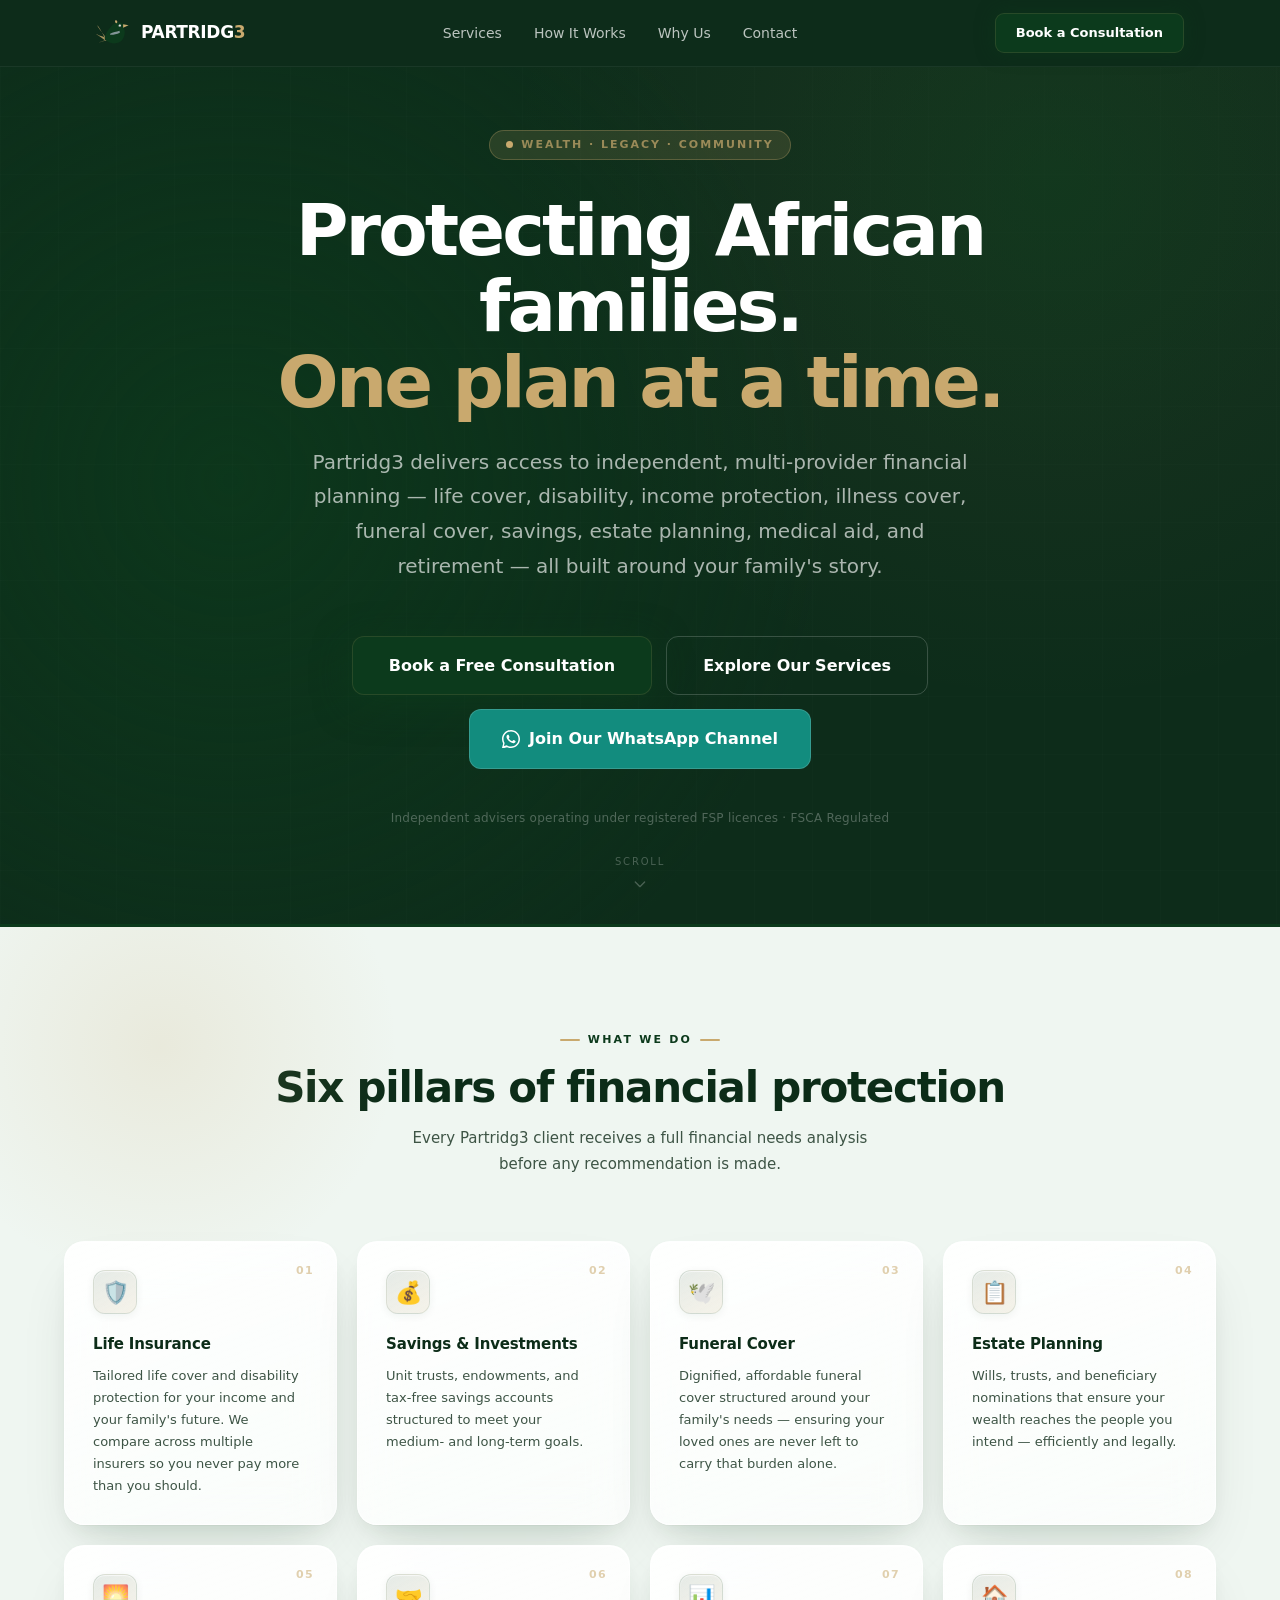
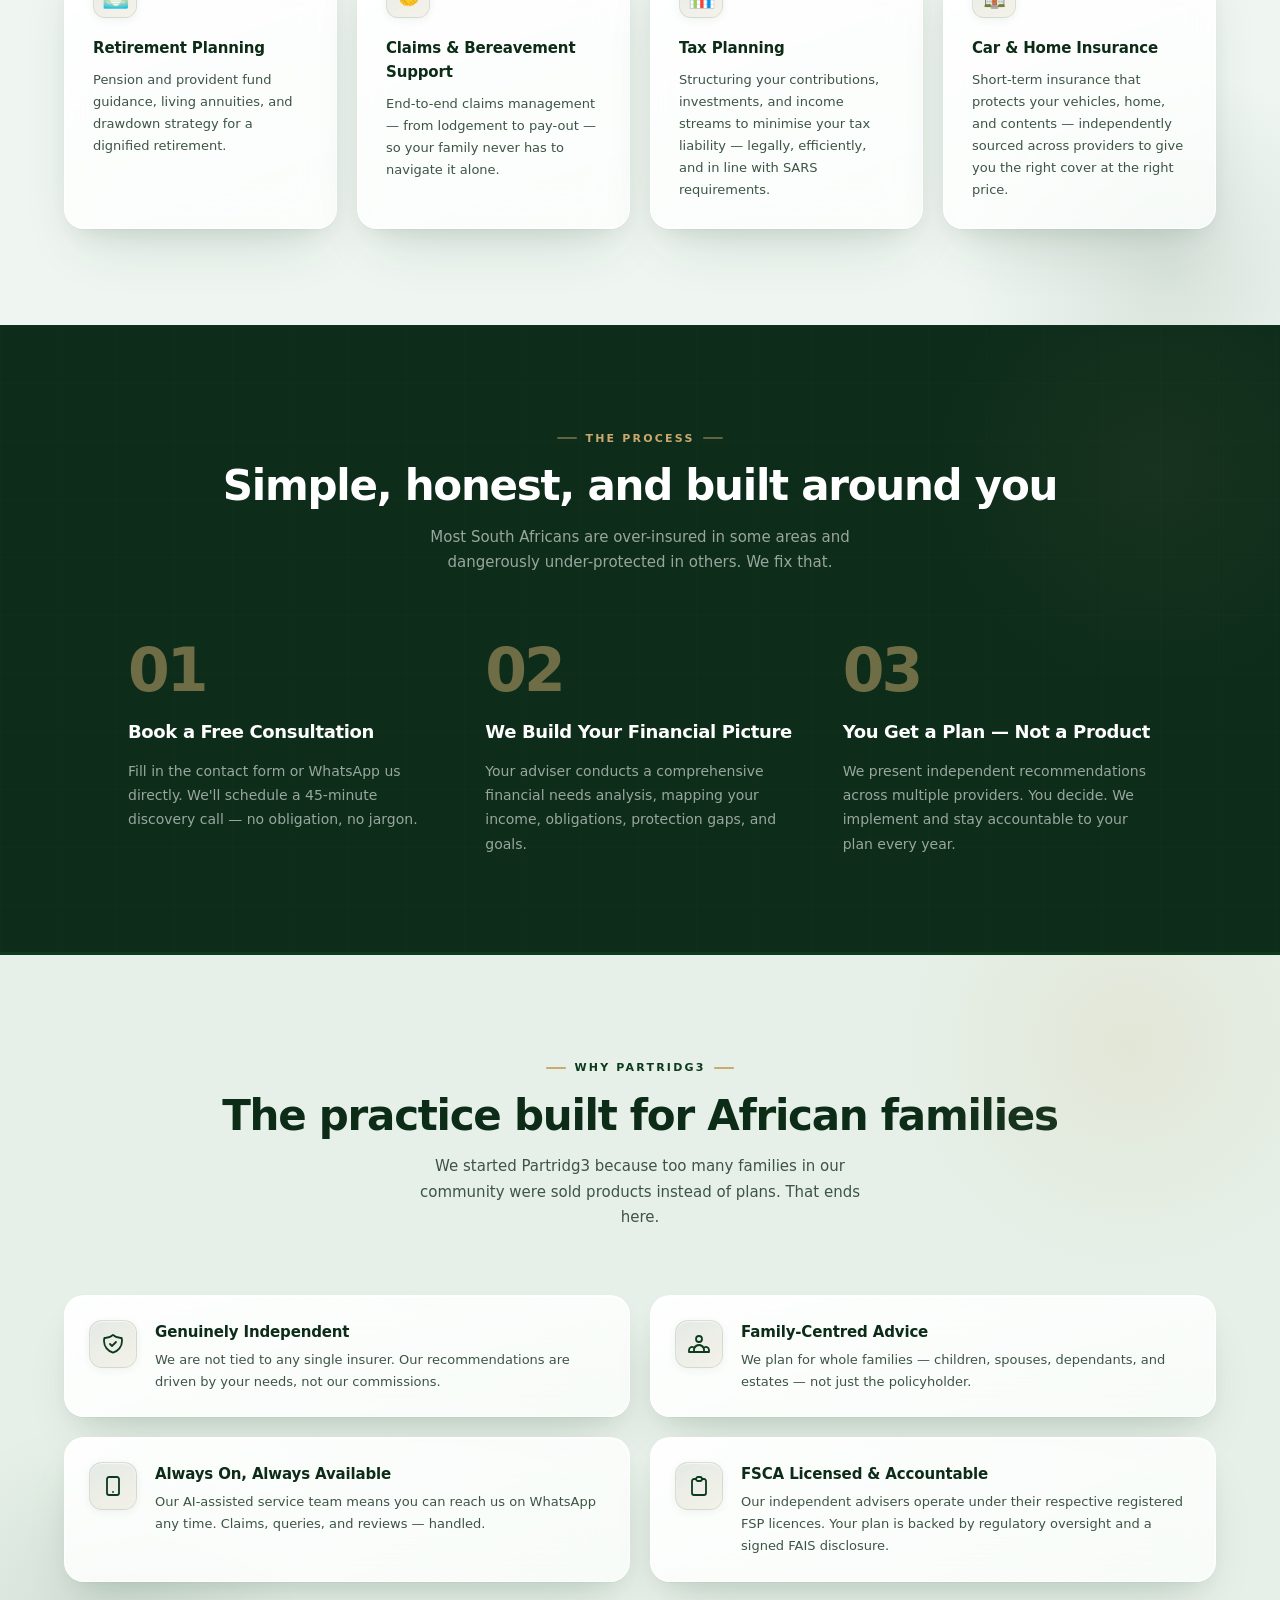
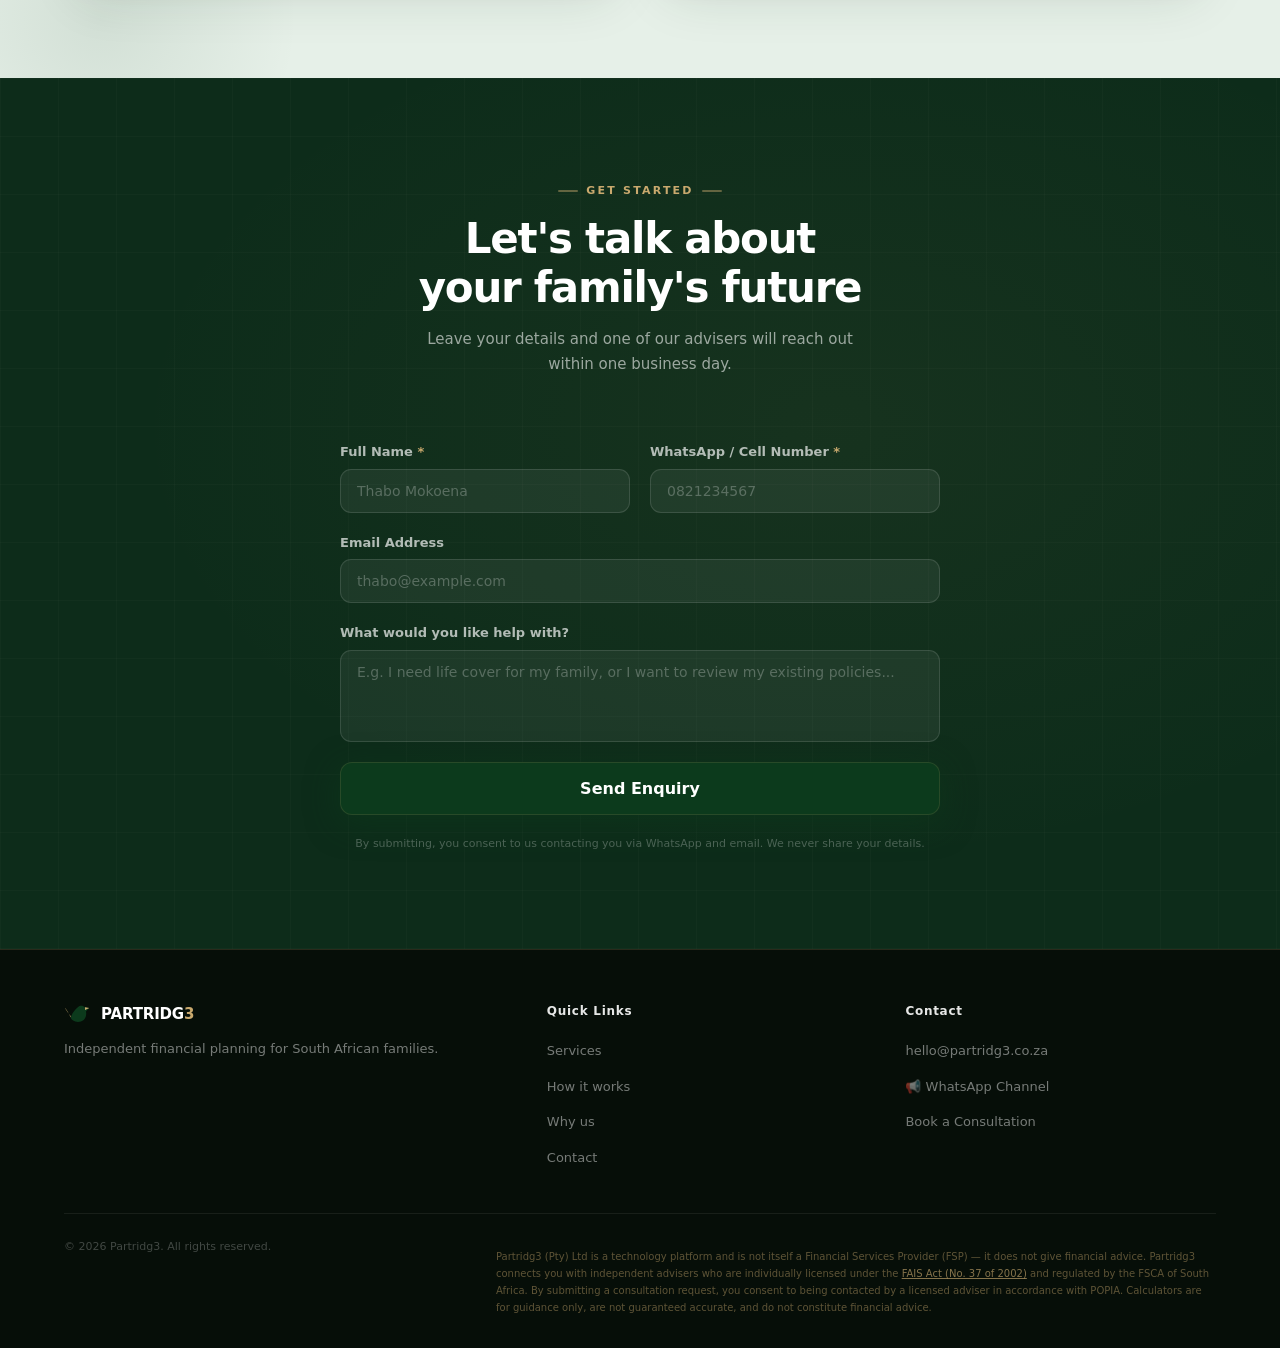
==== brochure.html @ aa7d1c90 "Initial commit: snapshot before shared-calculator migration" ====
<!DOCTYPE html>
<html lang="en">
<head>
<meta charset="UTF-8">
<meta name="viewport" content="width=device-width, initial-scale=1.0">
<title>Partridg3 — Independent Financial Planning</title>
<link rel="canonical" href="https://landing-three-vert-77.vercel.app/brochure">
<meta property="og:url" content="https://landing-three-vert-77.vercel.app/brochure">
<meta property="og:title" content="Partridg3 — Independent Financial Planning">
<meta property="og:description" content="Independent advisers for South African families. Life cover, disability, retirement and more — built around your story.">
<style>
  /* ── DESIGN TOKENS ── */
  :root {
    /* Dark palette */
    --forest:      #0D2C1A;   /* main dark bg */
    --forest-deep: #060E08;   /* footer near-black */
    --forest-mid:  #0A2415;
    --forest-btn:  #0C3A1C;   /* CTA / button bg */
    --forest-btn2: #0F4822;   /* CTA hover */
    /* Gold */
    --gold:        #C9A96E;
    --gold-soft:   rgba(201,169,110,0.70);
    --gold-ghost:  rgba(201,169,110,0.15);
    --gold-line:   rgba(201,169,110,0.30);
    /* Light section palette — green-tinted, not plain white */
    --sage-bg:     #EFF6F1;   /* primary light section bg */
    --sage-alt:    #E6F0E8;   /* alternate light section bg */
    --sage-card:   #FFFFFF;   /* cards sit white on the sage bg */
    --sage-border: #C8DCC9;   /* card borders */
    --sage-border2:#B8CDB9;   /* hover card borders */
    /* Text on light */
    --ink:         #0C2C18;   /* headings — deep forest green (reads like near-black) */
    --ink-mid:     #3D5445;   /* body copy — green-tinted mid */
    --ink-light:   #7A9882;   /* muted / caption */
    /* Shared */
    --border-dark: rgba(255,255,255,0.07);
  }

  * { box-sizing: border-box; margin: 0; padding: 0; }
  body {
    font-family: system-ui, -apple-system, 'Segoe UI', sans-serif;
    font-size: 16px; line-height: 1.6;
    background: var(--forest);
    overflow-x: hidden;
  }

  /* Anchor-scroll targets need clearance so the fixed nav doesn't cover their heading */
  #services, #how-it-works, #why-us, #contact {
    scroll-margin-top: 82px;
  }

  /* ──────────────────────── NAV ──────────────────────── */
  .nav {
    position: fixed; top: 0; left: 0; right: 0; z-index: 100;
    background: var(--forest);
    border-bottom: 1px solid rgba(255,255,255,0.055);
    transition: background 0.3s, backdrop-filter 0.3s;
  }
  .nav.scrolled {
    background: rgba(13,44,26,0.94);
    backdrop-filter: blur(18px);
    -webkit-backdrop-filter: blur(18px);
    box-shadow: 0 1px 0 rgba(255,255,255,0.055);
  }
  .nav-inner {
    max-width: 1152px; margin: 0 auto; padding: 0 32px;
    display: flex; align-items: center; justify-content: space-between;
    height: 66px;
  }
  .nav-brand { display: flex; align-items: center; gap: 9px; text-decoration: none; }
  .nav-brand svg { width: 36px; height: 26px; flex-shrink: 0; }
  .nav-brand-text { color: #fff; font-weight: 800; font-size: 17px; letter-spacing: -0.02em; }
  .nav-brand-text em { color: var(--gold); font-style: normal; }
  .nav-links { display: flex; align-items: center; gap: 32px; list-style: none; }
  .nav-links a { color: rgba(255,255,255,0.72); font-size: 14px; font-weight: 500; text-decoration: none; transition: color 0.15s; }
  .nav-links a:hover { color: #fff; }
  .nav-cta {
    display: inline-flex; align-items: center;
    padding: 9px 20px; border-radius: 9px;
    background: var(--forest-btn);
    border: 1px solid var(--gold-ghost);
    color: #fff; font-size: 13px; font-weight: 700;
    text-decoration: none;
    box-shadow: 0 0 18px rgba(12,58,28,0.5);
    transition: background 0.15s, box-shadow 0.15s;
  }
  .nav-cta:hover { background: var(--forest-btn2); box-shadow: 0 0 22px rgba(201,169,110,0.1); }

  /* ──────────────────────── HERO ──────────────────────── */
  .hero {
    position: relative; min-height: 100vh;
    display: flex; align-items: center; justify-content: center;
    background: var(--forest);
  }
  .hero-decor {
    position: absolute; inset: 0; overflow: hidden; pointer-events: none;
  }
  .hero-radial {
    position: absolute; inset: 0; pointer-events: none;
    background:
      radial-gradient(circle at 18% 52%, rgba(12,58,28,0.75) 0%, transparent 52%),
      radial-gradient(circle at 82% 18%, rgba(201,169,110,0.07) 0%, transparent 42%);
  }
  .hero-grid {
    position: absolute; inset: 0; pointer-events: none;
    background-image:
      linear-gradient(rgba(255,255,255,0.024) 1px, transparent 1px),
      linear-gradient(90deg, rgba(255,255,255,0.024) 1px, transparent 1px);
    background-size: 58px 58px; opacity: 0.5;
  }
  .hero-orb {
    position: absolute; top: -12%; right: -6%;
    width: 600px; height: 600px; border-radius: 50%;
    background: radial-gradient(circle, rgba(12,58,28,0.55) 0%, transparent 68%);
    pointer-events: none;
  }
  .hero-inner {
    position: relative; z-index: 1;
    max-width: 880px; margin: 0 auto;
    padding: 130px 32px 96px; text-align: center;
  }
  .eyebrow-pill {
    display: inline-flex; align-items: center; gap: 8px;
    padding: 5px 16px; border-radius: 999px; margin-bottom: 32px;
    background: var(--gold-ghost);
    border: 1px solid var(--gold-line);
    font-size: 11px; font-weight: 700; letter-spacing: 0.18em; text-transform: uppercase;
    color: var(--gold-soft);
  }
  .eyebrow-dot {
    width: 7px; height: 7px; border-radius: 50%; background: var(--gold);
    animation: pulse 2s ease-in-out infinite;
  }
  @keyframes pulse { 0%,100%{opacity:1} 50%{opacity:0.35} }
  .hero h1 {
    font-size: clamp(40px, 6.5vw, 72px); font-weight: 800;
    line-height: 1.06; letter-spacing: -0.04em;
    color: #fff; margin-bottom: 24px; text-wrap: balance;
  }
  .hero h1 span { color: var(--gold); }
  .hero-sub {
    max-width: 660px; margin: 0 auto 52px;
    color: rgba(255,255,255,0.65); font-size: clamp(16px, 2vw, 20px); line-height: 1.74;
  }
  .hero-ctas { display: flex; flex-wrap: wrap; gap: 14px; justify-content: center; }
  .cta-primary {
    display: inline-flex; align-items: center; justify-content: center;
    padding: 16px 36px; border-radius: 12px;
    background: var(--forest-btn);
    border: 1px solid var(--gold-ghost);
    color: #fff; font-weight: 700; font-size: 16px; text-decoration: none;
    box-shadow: 0 8px 36px rgba(12,58,28,0.65);
    transition: background 0.15s, transform 0.15s;
  }
  .cta-primary:hover { background: var(--forest-btn2); transform: translateY(-1px); }
  .cta-secondary {
    display: inline-flex; align-items: center; justify-content: center;
    padding: 16px 36px; border-radius: 12px;
    border: 1px solid rgba(255,255,255,0.18);
    color: #fff; font-weight: 700; font-size: 16px; text-decoration: none;
    transition: background 0.15s, border-color 0.15s;
  }
  .cta-secondary:hover { background: rgba(255,255,255,0.07); border-color: rgba(255,255,255,0.32); }
  .cta-whatsapp {
    display: inline-flex; align-items: center; gap: 9px; justify-content: center;
    padding: 16px 32px; border-radius: 12px;
    background: #128C7E;
    border: 1px solid rgba(255,255,255,0.15);
    color: #fff; font-weight: 700; font-size: 16px; text-decoration: none;
    transition: background 0.15s, transform 0.15s;
  }
  .cta-whatsapp:hover { background: #075E54; transform: translateY(-1px); }
  .hero-legal { margin-top: 40px; font-size: 12px; color: rgba(255,255,255,0.28); letter-spacing: 0.02em; }
  .scroll-cue {
    position: absolute; bottom: 32px; left: 50%; transform: translateX(-50%);
    display: flex; flex-direction: column; align-items: center; gap: 6px;
    color: rgba(255,255,255,0.25); font-size: 10px; letter-spacing: 0.18em; text-transform: uppercase;
  }
  .scroll-cue svg { animation: bob 1.8s ease-in-out infinite; }
  @keyframes bob { 0%,100%{transform:translateY(0)} 55%{transform:translateY(6px)} }

  /* ──────────── SHARED SECTION SHELL ──────────── */
  .sec { padding: 96px 32px; }
  .sec-inner { max-width: 1152px; margin: 0 auto; }
  .sec-head { text-align: center; margin-bottom: 64px; }

  /* Eyebrow on light sections — anchored with a gold side-mark */
  .ew-green {
    display: inline-flex; align-items: center; gap: 8px;
    font-size: 11px; font-weight: 800; letter-spacing: 0.2em; text-transform: uppercase;
    color: var(--forest-btn); margin-bottom: 14px;
  }
  .ew-green::before,
  .ew-green::after {
    content: '';
    display: inline-block; width: 20px; height: 2px;
    background: var(--gold); border-radius: 1px;
  }
  /* Eyebrow on dark sections */
  .ew-gold {
    display: inline-flex; align-items: center; gap: 8px;
    font-size: 11px; font-weight: 800; letter-spacing: 0.2em; text-transform: uppercase;
    color: var(--gold); margin-bottom: 14px;
  }
  .ew-gold::before,
  .ew-gold::after {
    content: '';
    display: inline-block; width: 20px; height: 2px;
    background: rgba(201,169,110,0.45); border-radius: 1px;
  }
  .h2-ink {
    font-size: clamp(26px, 4vw, 42px); font-weight: 800;
    line-height: 1.18; letter-spacing: -0.03em;
    color: var(--ink); margin-bottom: 14px; text-wrap: balance;
  }
  .h2-white {
    font-size: clamp(26px, 4vw, 42px); font-weight: 800;
    line-height: 1.18; letter-spacing: -0.03em;
    color: #fff; margin-bottom: 14px; text-wrap: balance;
  }
  .sub-ink { max-width: 460px; margin: 0 auto; color: var(--ink-mid); font-size: 15px; line-height: 1.7; }
  .sub-white { max-width: 460px; margin: 0 auto; color: rgba(255,255,255,0.58); font-size: 15px; line-height: 1.7; }

  /* ──────────────────────── SERVICES (SAGE) ──────────────────────── */
  .sec-services {
    background: var(--sage-bg);
    /* thin green strip at top to bridge from dark hero */
    border-top: 3px solid var(--forest-btn);
    padding: 96px 32px;
    position: relative; overflow: hidden;
  }
  .sec-services::before {
    content: '';
    position: absolute; top: -120px; left: -80px;
    width: 480px; height: 480px; border-radius: 50%;
    background: radial-gradient(circle, rgba(201,169,110,0.16) 0%, transparent 70%);
    pointer-events: none;
  }
  .sec-services::after {
    content: '';
    position: absolute; bottom: -160px; right: -100px;
    width: 420px; height: 420px; border-radius: 50%;
    background: radial-gradient(circle, rgba(12,58,28,0.10) 0%, transparent 70%);
    pointer-events: none;
  }
  .services-grid {
    position: relative; z-index: 1;
    display: grid; grid-template-columns: repeat(4,1fr);
    gap: 20px;
  }
  .s-card {
    position: relative; overflow: hidden;
    background: linear-gradient(160deg, rgba(255,255,255,0.94) 0%, rgba(255,255,255,0.74) 100%);
    backdrop-filter: blur(24px) saturate(180%);
    -webkit-backdrop-filter: blur(24px) saturate(180%);
    border: 1px solid rgba(255,255,255,0.75);
    border-radius: 20px; padding: 28px;
    box-shadow:
      0 1px 1px rgba(12,58,28,0.03),
      0 10px 24px -8px rgba(12,58,28,0.10),
      0 28px 56px -20px rgba(12,58,28,0.16),
      inset 0 1px 0 rgba(255,255,255,0.95);
    transition: transform 0.4s cubic-bezier(.19,1,.22,1), box-shadow 0.4s cubic-bezier(.19,1,.22,1), border-color 0.4s;
  }
  .s-card::before {
    content: '';
    position: absolute; top: 0; left: 0; right: 0; height: 3px;
    background: linear-gradient(90deg, var(--forest-btn), var(--gold));
    opacity: 0; transition: opacity 0.3s;
  }
  .s-card:hover {
    border-color: rgba(255,255,255,0.95);
    transform: translateY(-8px);
    box-shadow:
      0 2px 2px rgba(12,58,28,0.04),
      0 18px 32px -10px rgba(12,58,28,0.14),
      0 44px 80px -24px rgba(12,58,28,0.22),
      inset 0 1px 0 rgba(255,255,255,1);
  }
  .s-card:hover::before { opacity: 1; }
  .s-icon-wrap {
    width: 44px; height: 44px; border-radius: 12px;
    background: linear-gradient(150deg, rgba(12,58,28,0.10), rgba(201,169,110,0.14));
    display: flex; align-items: center; justify-content: center;
    margin-bottom: 18px; font-size: 22px;
    border: 1px solid rgba(12,58,28,0.10);
    box-shadow: inset 0 1px 1px rgba(255,255,255,0.6), 0 2px 8px rgba(12,58,28,0.06);
  }
  .s-num {
    position: absolute; top: 20px; right: 22px;
    font-size: 11px; font-weight: 800; letter-spacing: 0.12em;
    color: var(--gold); opacity: 0.55;
  }
  .s-card h3 { font-size: 15px; font-weight: 700; color: var(--ink); margin-bottom: 9px; letter-spacing: -0.01em; }
  .s-card p { font-size: 13px; color: var(--ink-mid); line-height: 1.68; }

  /* ──────────────────────── HOW IT WORKS (DARK) ──────────────────────── */
  .sec-how {
    background: var(--forest);
    padding: 96px 32px;
    position: relative; overflow: hidden;
  }
  .sec-how::before {
    content: '';
    position: absolute; inset: 0; pointer-events: none;
    background-image:
      linear-gradient(rgba(255,255,255,0.020) 1px, transparent 1px),
      linear-gradient(90deg, rgba(255,255,255,0.020) 1px, transparent 1px);
    background-size: 58px 58px; opacity: 0.5;
  }
  /* Gold ambient sweep on right */
  .sec-how::after {
    content: '';
    position: absolute; right: -100px; top: -80px;
    width: 450px; height: 450px; border-radius: 50%;
    background: radial-gradient(circle, rgba(201,169,110,0.06) 0%, transparent 70%);
    pointer-events: none;
  }
  .sec-how-inner { position: relative; z-index: 1; max-width: 1024px; margin: 0 auto; }
  .steps-row { display: grid; grid-template-columns: repeat(3,1fr); gap: 48px; }
  .step-num-big {
    font-size: 60px; font-weight: 900; letter-spacing: -0.05em;
    color: var(--gold); opacity: 0.52; line-height: 1; margin-bottom: 18px;
  }
  .step-title { font-size: 18px; font-weight: 700; color: #fff; margin-bottom: 12px; letter-spacing: -0.02em; }
  .step-body { font-size: 14px; color: rgba(255,255,255,0.58); line-height: 1.74; }

  /* ──────────────────────── WHY US (SAGE ALT) ──────────────────────── */
  .sec-why {
    background: var(--sage-alt);
    border-top: 3px solid var(--forest-btn);
    padding: 96px 32px;
    position: relative; overflow: hidden;
  }
  .sec-why::before {
    content: '';
    position: absolute; top: -140px; right: -80px;
    width: 460px; height: 460px; border-radius: 50%;
    background: radial-gradient(circle, rgba(201,169,110,0.14) 0%, transparent 70%);
    pointer-events: none;
  }
  .sec-why::after {
    content: '';
    position: absolute; bottom: -140px; left: -100px;
    width: 400px; height: 400px; border-radius: 50%;
    background: radial-gradient(circle, rgba(12,58,28,0.09) 0%, transparent 70%);
    pointer-events: none;
  }
  .why-grid { position: relative; z-index: 1; display: grid; grid-template-columns: 1fr 1fr; gap: 20px; }
  .w-card {
    display: flex; gap: 18px;
    padding: 24px; border-radius: 20px;
    background: linear-gradient(160deg, rgba(255,255,255,0.94) 0%, rgba(255,255,255,0.74) 100%);
    backdrop-filter: blur(24px) saturate(180%);
    -webkit-backdrop-filter: blur(24px) saturate(180%);
    border: 1px solid rgba(255,255,255,0.75);
    box-shadow:
      0 1px 1px rgba(12,58,28,0.03),
      0 10px 24px -8px rgba(12,58,28,0.10),
      0 28px 56px -20px rgba(12,58,28,0.16),
      inset 0 1px 0 rgba(255,255,255,0.95);
    transition: transform 0.4s cubic-bezier(.19,1,.22,1), box-shadow 0.4s cubic-bezier(.19,1,.22,1), border-color 0.4s;
    position: relative; overflow: hidden;
  }
  .w-card::before {
    content: '';
    position: absolute; top: 0; left: 0; bottom: 0; width: 3px;
    background: linear-gradient(180deg, var(--forest-btn), var(--gold));
    opacity: 0; transition: opacity 0.3s;
  }
  .w-card:hover {
    border-color: rgba(255,255,255,0.95);
    transform: translateY(-6px);
    box-shadow:
      0 2px 2px rgba(12,58,28,0.04),
      0 16px 30px -10px rgba(12,58,28,0.14),
      0 40px 72px -22px rgba(12,58,28,0.20),
      inset 0 1px 0 rgba(255,255,255,1);
  }
  .w-card:hover::before { opacity: 1; }
  .w-icon {
    flex-shrink: 0; width: 48px; height: 48px; border-radius: 13px;
    background: linear-gradient(150deg, rgba(12,58,28,0.10), rgba(201,169,110,0.14));
    border: 1px solid rgba(12,58,28,0.10);
    box-shadow: inset 0 1px 1px rgba(255,255,255,0.6), 0 2px 8px rgba(12,58,28,0.06);
    display: flex; align-items: center; justify-content: center;
  }
  .w-card h3 { font-size: 15px; font-weight: 700; color: var(--ink); margin-bottom: 5px; letter-spacing: -0.01em; }
  .w-card p { font-size: 13px; color: var(--ink-mid); line-height: 1.68; }

  /* ──────────────────────── CONTACT (DARK) ──────────────────────── */
  .sec-contact {
    background: var(--forest);
    padding: 96px 32px;
    position: relative; overflow: hidden;
  }
  .sec-contact::before {
    content: '';
    position: absolute; inset: 0; pointer-events: none;
    background:
      radial-gradient(ellipse at 65% 40%, rgba(201,169,110,0.05) 0%, transparent 60%),
      linear-gradient(rgba(255,255,255,0.018) 1px, transparent 1px),
      linear-gradient(90deg, rgba(255,255,255,0.018) 1px, transparent 1px);
    background-size: auto, 58px 58px, 58px 58px; opacity: 1;
  }
  .contact-inner { position: relative; z-index: 1; max-width: 600px; margin: 0 auto; }
  .form-stack { display: flex; flex-direction: column; gap: 20px; }
  .form-row { display: grid; grid-template-columns: 1fr 1fr; gap: 20px; }
  .form-group { display: flex; flex-direction: column; gap: 6px; }
  .form-label { font-size: 13px; font-weight: 600; color: rgba(255,255,255,0.68); }
  .form-label b { color: var(--gold); font-weight: 600; }
  .form-field {
    width: 100%; padding: 13px 16px; border-radius: 11px;
    background: rgba(255,255,255,0.06);
    border: 1px solid rgba(255,255,255,0.12);
    color: #fff; font-size: 14px; font-family: inherit; outline: none;
    transition: border-color 0.15s, box-shadow 0.15s;
  }
  .form-field::placeholder { color: rgba(255,255,255,0.26); }
  .form-field:focus {
    border-color: var(--gold);
    box-shadow: 0 0 0 2px rgba(201,169,110,0.12);
  }
  textarea.form-field { resize: none; }
  .form-submit {
    width: 100%; padding: 16px; border-radius: 12px;
    background: var(--forest-btn);
    border: 1px solid var(--gold-ghost);
    color: #fff; font-size: 16px; font-weight: 700; font-family: inherit; cursor: pointer;
    box-shadow: 0 8px 32px rgba(12,58,28,0.55);
    transition: background 0.15s, box-shadow 0.15s;
  }
  .form-submit:hover { background: var(--forest-btn2); box-shadow: 0 8px 32px rgba(201,169,110,0.09); }
  .form-note { text-align: center; font-size: 11px; color: rgba(255,255,255,0.26); }

  /* ──────────────────────── FOOTER ──────────────────────── */
  footer {
    background: var(--forest-deep);
    padding: 52px 32px 32px;
    /* thin gold top line */
    border-top: 1px solid rgba(201,169,110,0.18);
  }
  .footer-inner { max-width: 1152px; margin: 0 auto; }
  .footer-grid { display: grid; grid-template-columns: 1.4fr 1fr 1fr; gap: 48px; margin-bottom: 44px; }
  .footer-brand { display: flex; align-items: center; gap: 9px; margin-bottom: 12px; }
  .footer-brand svg { width: 28px; height: 20px; }
  .footer-brand-text { color: #fff; font-weight: 800; font-size: 15px; letter-spacing: -0.01em; }
  .footer-brand-text em { color: var(--gold); font-style: normal; }
  .footer-tagline { font-size: 13px; color: rgba(255,255,255,0.45); line-height: 1.68; }
  .footer-col h4 { color: rgba(255,255,255,0.90); font-size: 12px; font-weight: 700; letter-spacing: 0.06em; margin-bottom: 16px; }
  .footer-col ul { list-style: none; display: flex; flex-direction: column; gap: 10px; }
  .footer-col ul li a { font-size: 13px; color: rgba(255,255,255,0.45); text-decoration: none; transition: color 0.15s; }
  .footer-col ul li a:hover { color: var(--gold); }
  .footer-bottom {
    border-top: 1px solid rgba(255,255,255,0.07);
    padding-top: 24px; font-size: 11px; color: rgba(255,255,255,0.24);
    display: flex; flex-wrap: wrap; gap: 8px; justify-content: space-between;
  }

  /* ── RESPONSIVE ── */
  @media (max-width: 1100px) {
    .services-grid { grid-template-columns: repeat(2,1fr); }
  }
  @media (max-width: 900px) {
    .services-grid { grid-template-columns: 1fr 1fr; }
    .steps-row { grid-template-columns: 1fr; gap: 36px; }
    .why-grid { grid-template-columns: 1fr; }
    .footer-grid { grid-template-columns: 1fr; gap: 28px; }
    .form-row { grid-template-columns: 1fr; }
  }
  @media (max-width: 600px) {
    .services-grid { grid-template-columns: 1fr; }
    .nav-links, .nav-cta { display: none; }
    .hero-inner { padding: 100px 24px 56px; }
    .eyebrow-pill { margin-bottom: 20px; }
    .hero h1 { margin-bottom: 16px; }
    .hero-sub { margin-bottom: 32px; }
    .hero-legal { margin-top: 24px; }
    .scroll-cue { display: none; }
  }
</style>
</head>
<body>

<!-- ──────── NAV ──────── -->
<nav class="nav" id="navbar">
  <div class="nav-inner">
    <a href="#" class="nav-brand">
      <svg viewBox="0 0 110 80" xmlns="http://www.w3.org/2000/svg">
        <path d="M 27,50 C 18,38 7,24 3,16 C 7,18 16,34 27,54 Z" fill="#C9A96E"/>
        <path d="M 27,53 C 14,49 3,45 0,43 C 4,47 14,51 27,62 Z" fill="#C9A96E" opacity="0.82"/>
        <path d="M 33,60 C 22,64 12,67 8,70 C 12,68 22,65 33,64 Z" fill="#C9A96E" opacity="0.65"/>
        <path d="M 100,16 L 83,13 C 77,7 68,5 61,8 C 55,11 49,17 43,24 C 37,31 30,40 27,53 C 25,58 31,66 44,70 C 54,74 68,72 78,64 C 86,56 90,42 87,30 C 86,26 84,24 83,24 Z" fill="#0C3A1C"/>
        <path d="M 43,42 C 51,38 63,36 72,33 L 73,39 C 62,44 50,46 43,45 Z" fill="#94A3A8" opacity="0.88"/>
        <path d="M 60,9 C 56,2 59,0 62,1 C 67,4 65,9 63,10 Z" fill="#C9A96E"/>
        <path d="M 83,13 L 100,16 L 83,24 Z" fill="#C9A96E"/>
        <circle cx="73" cy="18" r="3.8" fill="white"/>
        <circle cx="73.5" cy="19" r="2" fill="#0B1912"/>
        <circle cx="72" cy="17.2" r="1" fill="white"/>
      </svg>
      <span class="nav-brand-text">PARTRIDG<em>3</em></span>
    </a>
    <ul class="nav-links">
      <li><a href="#services">Services</a></li>
      <li><a href="#how-it-works">How It Works</a></li>
      <li><a href="#why-us">Why Us</a></li>
      <li><a href="#contact">Contact</a></li>
    </ul>
    <a href="#contact" class="nav-cta">Book a Consultation</a>
  </div>
</nav>

<!-- ──────── HERO ──────── -->
<section class="hero">
  <div class="hero-decor">
    <div class="hero-radial"></div>
    <div class="hero-grid"></div>
    <div class="hero-orb"></div>
  </div>
  <div class="hero-inner">
    <div class="eyebrow-pill">
      <div class="eyebrow-dot"></div>
      Wealth · Legacy · Community
    </div>
    <h1>Protecting African families.<br><span>One plan at a time.</span></h1>
    <p class="hero-sub">
      Partridg3 delivers access to independent, multi-provider financial planning — life cover, disability, income protection, illness cover, funeral cover, savings, estate planning, medical aid, and retirement — all built around your family's story.
    </p>
    <div class="hero-ctas">
      <a href="#contact" class="cta-primary">Book a Free Consultation</a>
      <a href="#services" class="cta-secondary">Explore Our Services</a>
      <a href="https://whatsapp.com/channel/0029Vb8omRh5fM5epo1EwH2l" target="_blank" rel="noopener" class="cta-whatsapp">
        <svg width="18" height="18" viewBox="0 0 24 24" fill="currentColor" style="flex-shrink:0"><path d="M17.472 14.382c-.297-.149-1.758-.867-2.03-.967-.273-.099-.471-.148-.67.15-.197.297-.767.966-.94 1.164-.173.199-.347.223-.644.075-.297-.15-1.255-.463-2.39-1.475-.883-.788-1.48-1.761-1.653-2.059-.173-.297-.018-.458.13-.606.134-.133.298-.347.446-.52.149-.174.198-.298.298-.497.099-.198.05-.371-.025-.52-.075-.149-.669-1.612-.916-2.207-.242-.579-.487-.5-.669-.51-.173-.008-.371-.01-.57-.01-.198 0-.52.074-.792.372-.272.297-1.04 1.016-1.04 2.479 0 1.462 1.065 2.875 1.213 3.074.149.198 2.096 3.2 5.077 4.487.709.306 1.262.489 1.694.625.712.227 1.36.195 1.871.118.571-.085 1.758-.719 2.006-1.413.248-.694.248-1.289.173-1.413-.074-.124-.272-.198-.57-.347z"/><path d="M12 0C5.373 0 0 5.373 0 12c0 2.127.558 4.122 1.532 5.854L.057 23.617a.75.75 0 0 0 .921.921l5.763-1.475A11.953 11.953 0 0 0 12 24c6.627 0 12-5.373 12-12S18.627 0 12 0zm0 22c-1.907 0-3.686-.528-5.204-1.443l-.373-.22-3.868.99.99-3.868-.22-.373A9.956 9.956 0 0 1 2 12C2 6.477 6.477 2 12 2s10 4.477 10 10-4.477 10-10 10z"/></svg>
        Join Our WhatsApp Channel
      </a>
    </div>
    <p class="hero-legal">Independent advisers operating under registered FSP licences · FSCA Regulated</p>
  </div>
  <div class="scroll-cue">
    <span>Scroll</span>
    <svg width="16" height="16" fill="none" stroke="currentColor" stroke-width="2" viewBox="0 0 24 24">
      <path stroke-linecap="round" stroke-linejoin="round" d="M19 9l-7 7-7-7"/>
    </svg>
  </div>
</section>

<!-- ──────── SERVICES (sage green bg, white cards) ──────── -->
<section class="sec-services" id="services">
  <div class="sec-inner">
    <div class="sec-head">
      <div class="ew-green">What We Do</div>
      <h2 class="h2-ink">Six pillars of financial protection</h2>
      <p class="sub-ink">Every Partridg3 client receives a full financial needs analysis before any recommendation is made.</p>
    </div>
    <div class="services-grid">
      <div class="s-card">
        <span class="s-num">01</span>
        <div class="s-icon-wrap">🛡️</div>
        <h3>Life Insurance</h3>
        <p>Tailored life cover and disability protection for your income and your family's future. We compare across multiple insurers so you never pay more than you should.</p>
      </div>
      <div class="s-card">
        <span class="s-num">02</span>
        <div class="s-icon-wrap">💰</div>
        <h3>Savings &amp; Investments</h3>
        <p>Unit trusts, endowments, and tax-free savings accounts structured to meet your medium- and long-term goals.</p>
      </div>
      <div class="s-card">
        <span class="s-num">03</span>
        <div class="s-icon-wrap">🕊️</div>
        <h3>Funeral Cover</h3>
        <p>Dignified, affordable funeral cover structured around your family's needs — ensuring your loved ones are never left to carry that burden alone.</p>
      </div>
      <div class="s-card">
        <span class="s-num">04</span>
        <div class="s-icon-wrap">📋</div>
        <h3>Estate Planning</h3>
        <p>Wills, trusts, and beneficiary nominations that ensure your wealth reaches the people you intend — efficiently and legally.</p>
      </div>
      <div class="s-card">
        <span class="s-num">05</span>
        <div class="s-icon-wrap">🌅</div>
        <h3>Retirement Planning</h3>
        <p>Pension and provident fund guidance, living annuities, and drawdown strategy for a dignified retirement.</p>
      </div>
      <div class="s-card">
        <span class="s-num">06</span>
        <div class="s-icon-wrap">🤝</div>
        <h3>Claims &amp; Bereavement Support</h3>
        <p>End-to-end claims management — from lodgement to pay-out — so your family never has to navigate it alone.</p>
      </div>
      <div class="s-card">
        <span class="s-num">07</span>
        <div class="s-icon-wrap">📊</div>
        <h3>Tax Planning</h3>
        <p>Structuring your contributions, investments, and income streams to minimise your tax liability — legally, efficiently, and in line with SARS requirements.</p>
      </div>
      <div class="s-card">
        <span class="s-num">08</span>
        <div class="s-icon-wrap">🏠</div>
        <h3>Car &amp; Home Insurance</h3>
        <p>Short-term insurance that protects your vehicles, home, and contents — independently sourced across providers to give you the right cover at the right price.</p>
      </div>
    </div>
  </div>
</section>

<!-- ──────── HOW IT WORKS (dark forest green) ──────── -->
<section class="sec-how" id="how-it-works">
  <div class="sec-how-inner">
    <div class="sec-head">
      <div class="ew-gold">The Process</div>
      <h2 class="h2-white">Simple, honest, and built around you</h2>
      <p class="sub-white">Most South Africans are over-insured in some areas and dangerously under-protected in others. We fix that.</p>
    </div>
    <div class="steps-row">
      <div>
        <div class="step-num-big">01</div>
        <h3 class="step-title">Book a Free Consultation</h3>
        <p class="step-body">Fill in the contact form or WhatsApp us directly. We'll schedule a 45-minute discovery call — no obligation, no jargon.</p>
      </div>
      <div>
        <div class="step-num-big">02</div>
        <h3 class="step-title">We Build Your Financial Picture</h3>
        <p class="step-body">Your adviser conducts a comprehensive financial needs analysis, mapping your income, obligations, protection gaps, and goals.</p>
      </div>
      <div>
        <div class="step-num-big">03</div>
        <h3 class="step-title">You Get a Plan — Not a Product</h3>
        <p class="step-body">We present independent recommendations across multiple providers. You decide. We implement and stay accountable to your plan every year.</p>
      </div>
    </div>
  </div>
</section>

<!-- ──────── WHY US (deeper sage bg, white cards) ──────── -->
<section class="sec-why" id="why-us">
  <div class="sec-inner">
    <div class="sec-head">
      <div class="ew-green">Why Partridg3</div>
      <h2 class="h2-ink">The practice built for African families</h2>
      <p class="sub-ink">We started Partridg3 because too many families in our community were sold products instead of plans. That ends here.</p>
    </div>
    <div class="why-grid">
      <div class="w-card">
        <div class="w-icon">
          <svg width="24" height="24" fill="none" viewBox="0 0 24 24" stroke="#0C3A1C" stroke-width="1.8">
            <path stroke-linecap="round" stroke-linejoin="round" d="M9 12l2 2 4-4m5.618-4.016A11.955 11.955 0 0112 2.944a11.955 11.955 0 01-8.618 3.04A12.02 12.02 0 003 9c0 5.591 3.824 10.29 9 11.622 5.176-1.332 9-6.03 9-11.622 0-1.042-.133-2.052-.382-3.016z"/>
          </svg>
        </div>
        <div>
          <h3>Genuinely Independent</h3>
          <p>We are not tied to any single insurer. Our recommendations are driven by your needs, not our commissions.</p>
        </div>
      </div>
      <div class="w-card">
        <div class="w-icon">
          <svg width="24" height="24" fill="none" viewBox="0 0 24 24" stroke="#0C3A1C" stroke-width="1.8">
            <path stroke-linecap="round" stroke-linejoin="round" d="M17 20h5v-2a3 3 0 00-5.356-1.857M17 20H7m10 0v-2c0-.656-.126-1.283-.356-1.857M7 20H2v-2a3 3 0 015.356-1.857M7 20v-2c0-.656.126-1.283.356-1.857m0 0a5.002 5.002 0 019.288 0M15 7a3 3 0 11-6 0 3 3 0 016 0z"/>
          </svg>
        </div>
        <div>
          <h3>Family-Centred Advice</h3>
          <p>We plan for whole families — children, spouses, dependants, and estates — not just the policyholder.</p>
        </div>
      </div>
      <div class="w-card">
        <div class="w-icon">
          <svg width="24" height="24" fill="none" viewBox="0 0 24 24" stroke="#0C3A1C" stroke-width="1.8">
            <path stroke-linecap="round" stroke-linejoin="round" d="M12 18h.01M8 21h8a2 2 0 002-2V5a2 2 0 00-2-2H8a2 2 0 00-2 2v14a2 2 0 002 2z"/>
          </svg>
        </div>
        <div>
          <h3>Always On, Always Available</h3>
          <p>Our AI-assisted service team means you can reach us on WhatsApp any time. Claims, queries, and reviews — handled.</p>
        </div>
      </div>
      <div class="w-card">
        <div class="w-icon">
          <svg width="24" height="24" fill="none" viewBox="0 0 24 24" stroke="#0C3A1C" stroke-width="1.8">
            <path stroke-linecap="round" stroke-linejoin="round" d="M9 5H7a2 2 0 00-2 2v12a2 2 0 002 2h10a2 2 0 002-2V7a2 2 0 00-2-2h-2M9 5a2 2 0 002 2h2a2 2 0 002-2M9 5a2 2 0 012-2h2a2 2 0 012 2"/>
          </svg>
        </div>
        <div>
          <h3>FSCA Licensed &amp; Accountable</h3>
          <p>Our independent advisers operate under their respective registered FSP licences. Your plan is backed by regulatory oversight and a signed FAIS disclosure.</p>
        </div>
      </div>
    </div>
  </div>
</section>

<!-- ──────── CONTACT (dark forest green) ──────── -->
<section class="sec-contact" id="contact">
  <div class="contact-inner">
    <div class="sec-head">
      <div class="ew-gold">Get Started</div>
      <h2 class="h2-white">Let's talk about your family's future</h2>
      <p class="sub-white">Leave your details and one of our advisers will reach out within one business day.</p>
    </div>
    <form id="lead-form" class="form-stack" novalidate>
      <div class="form-row">
        <div class="form-group">
          <label class="form-label" for="f-name">Full Name <b>*</b></label>
          <input id="f-name" class="form-field" type="text" placeholder="Thabo Mokoena" autocomplete="name"/>
        </div>
        <div class="form-group">
          <label class="form-label" for="f-phone">WhatsApp / Cell Number <b>*</b></label>
          <input id="f-phone" class="form-field" type="tel" placeholder="0821234567" autocomplete="tel"/>
        </div>
      </div>
      <div class="form-group">
        <label class="form-label" for="f-email">Email Address</label>
        <input id="f-email" class="form-field" type="email" placeholder="thabo@example.com" autocomplete="email"/>
      </div>
      <div class="form-group">
        <label class="form-label" for="f-msg">What would you like help with?</label>
        <textarea id="f-msg" class="form-field" rows="4" placeholder="E.g. I need life cover for my family, or I want to review my existing policies..."></textarea>
      </div>
      <div id="form-error" style="display:none;color:#f87171;font-size:13px;"></div>
      <button type="submit" class="form-submit" id="form-btn">Send Enquiry</button>
      <p class="form-note">By submitting, you consent to us contacting you via WhatsApp and email. We never share your details.</p>
    </form>
    <div id="form-success" style="display:none;background:rgba(12,58,28,0.35);border:1px solid rgba(201,169,110,0.3);border-radius:16px;padding:36px;text-align:center;">
      <div style="font-size:36px;margin-bottom:12px;">✅</div>
      <h3 style="color:#fff;font-size:18px;font-weight:700;margin-bottom:8px;">We've received your enquiry</h3>
      <p style="color:rgba(255,255,255,0.6);font-size:14px;">An adviser will contact you within one business day. Check your WhatsApp — we'll reach out there first.</p>
    </div>
  </div>
</section>

<!-- ──────── FOOTER ──────── -->
<footer>
  <div class="footer-inner">
    <div class="footer-grid">
      <div>
        <div class="footer-brand">
          <svg viewBox="0 0 110 80" xmlns="http://www.w3.org/2000/svg">
            <path d="M 27,50 C 18,38 7,24 3,16 C 7,18 16,34 27,54 Z" fill="#C9A96E"/>
            <path d="M 100,16 L 83,13 C 77,7 68,5 61,8 C 55,11 49,17 43,24 C 37,31 30,40 27,53 C 25,58 31,66 44,70 C 54,74 68,72 78,64 C 86,56 90,42 87,30 Z" fill="#0C3A1C"/>
            <path d="M 83,13 L 100,16 L 83,24 Z" fill="#C9A96E"/>
          </svg>
          <span class="footer-brand-text">PARTRIDG<em>3</em></span>
        </div>
        <p class="footer-tagline">Independent financial planning for South African families.</p>
      </div>
      <div class="footer-col">
        <h4>Quick Links</h4>
        <ul>
          <li><a href="#services">Services</a></li>
          <li><a href="#how-it-works">How it works</a></li>
          <li><a href="#why-us">Why us</a></li>
          <li><a href="#contact">Contact</a></li>
        </ul>
      </div>
      <div class="footer-col">
        <h4>Contact</h4>
        <ul>
          <li><a href="mailto:hello@partridg3.co.za">hello@partridg3.co.za</a></li>
          <li><a href="https://whatsapp.com/channel/0029Vb8omRh5fM5epo1EwH2l" target="_blank" rel="noopener">📢 WhatsApp Channel</a></li>
          <li><a href="#contact">Book a Consultation</a></li>
        </ul>
      </div>
    </div>
    <div class="footer-bottom">
      <span>&copy; <span id="yr"></span> Partridg3. All rights reserved.</span>
      <p style="margin-top:10px;font-size:10px;color:rgba(201,169,110,.45);line-height:1.7;max-width:720px;">
        Partridg3 (Pty) Ltd is a technology platform and is not itself a Financial Services Provider (FSP) — it does not give financial advice. Partridg3 connects you with independent advisers who are individually licensed under the
        <a href="https://www.fsca.co.za" target="_blank" rel="noopener" style="color:rgba(201,169,110,.65);">FAIS Act (No. 37 of 2002)</a>
        and regulated by the FSCA of South Africa. By submitting a consultation request, you consent to being contacted by a licensed adviser in accordance with POPIA. Calculators are for guidance only, are not guaranteed accurate, and do not constitute financial advice.
      </p>
    </div>
  </div>
</footer>

<script>
  /* ── Nav scroll ── */
  const nav = document.getElementById('navbar');
  function updateNav() { nav.classList.toggle('scrolled', window.scrollY > 20); }
  updateNav();
  window.addEventListener('scroll', updateNav, { passive: true });

  document.getElementById('yr').textContent = new Date().getFullYear();

  /* ── Lead submission ── */
  const SUPA_URL = 'https://aebsqfrfqovyfztmdnkw.supabase.co';
  const SUPA_KEY = 'sb_publishable_Tj0xe1TlfANh5r9BnRtJYw_LGGAdgTn';

  async function submitLead(e) {
    e.preventDefault();

    const nameEl  = document.getElementById('f-name');
    const phoneEl = document.getElementById('f-phone');
    const emailEl = document.getElementById('f-email');
    const msgEl   = document.getElementById('f-msg');
    const btn     = document.getElementById('form-btn');
    const errEl   = document.getElementById('form-error');
    const formEl  = document.getElementById('lead-form');
    const successEl = document.getElementById('form-success');

    const full_name    = nameEl.value.trim();
    const phone_number = phoneEl.value.trim();
    const email        = emailEl.value.trim() || null;
    const message      = msgEl.value.trim() || null;

    /* Validation */
    errEl.style.display = 'none';
    if (!full_name) {
      errEl.textContent = 'Please enter your full name.';
      errEl.style.display = 'block';
      nameEl.focus();
      return;
    }
    if (!phone_number) {
      errEl.textContent = 'Please enter your cell number.';
      errEl.style.display = 'block';
      phoneEl.focus();
      return;
    }

    /* Loading state */
    btn.disabled = true;
    btn.textContent = 'Sending…';

    try {
      const res = await fetch(`${SUPA_URL}/rest/v1/social_media_leads`, {
        method: 'POST',
        headers: {
          'Content-Type': 'application/json',
          'apikey': SUPA_KEY,
          'Authorization': `Bearer ${SUPA_KEY}`,
          'Prefer': 'return=minimal'
        },
        body: JSON.stringify({
          full_name,
          whatsapp_number: phone_number,
          email,
          message_content: message,
          platform: 'Website',
          lead_status: 'NEW'
        })
      });

      if (!res.ok) {
        const body = await res.text();
        throw new Error(body || `HTTP ${res.status}`);
      }

      /* Success */
      formEl.style.display = 'none';
      successEl.style.display = 'block';
    } catch (err) {
      console.error('Lead submission error:', err);
      errEl.textContent = 'Something went wrong — please try again or WhatsApp us directly.';
      errEl.style.display = 'block';
      btn.disabled = false;
      btn.textContent = 'Send Enquiry';
    }
  }

  document.getElementById('lead-form').addEventListener('submit', submitLead);
</script>
</body>
</html>
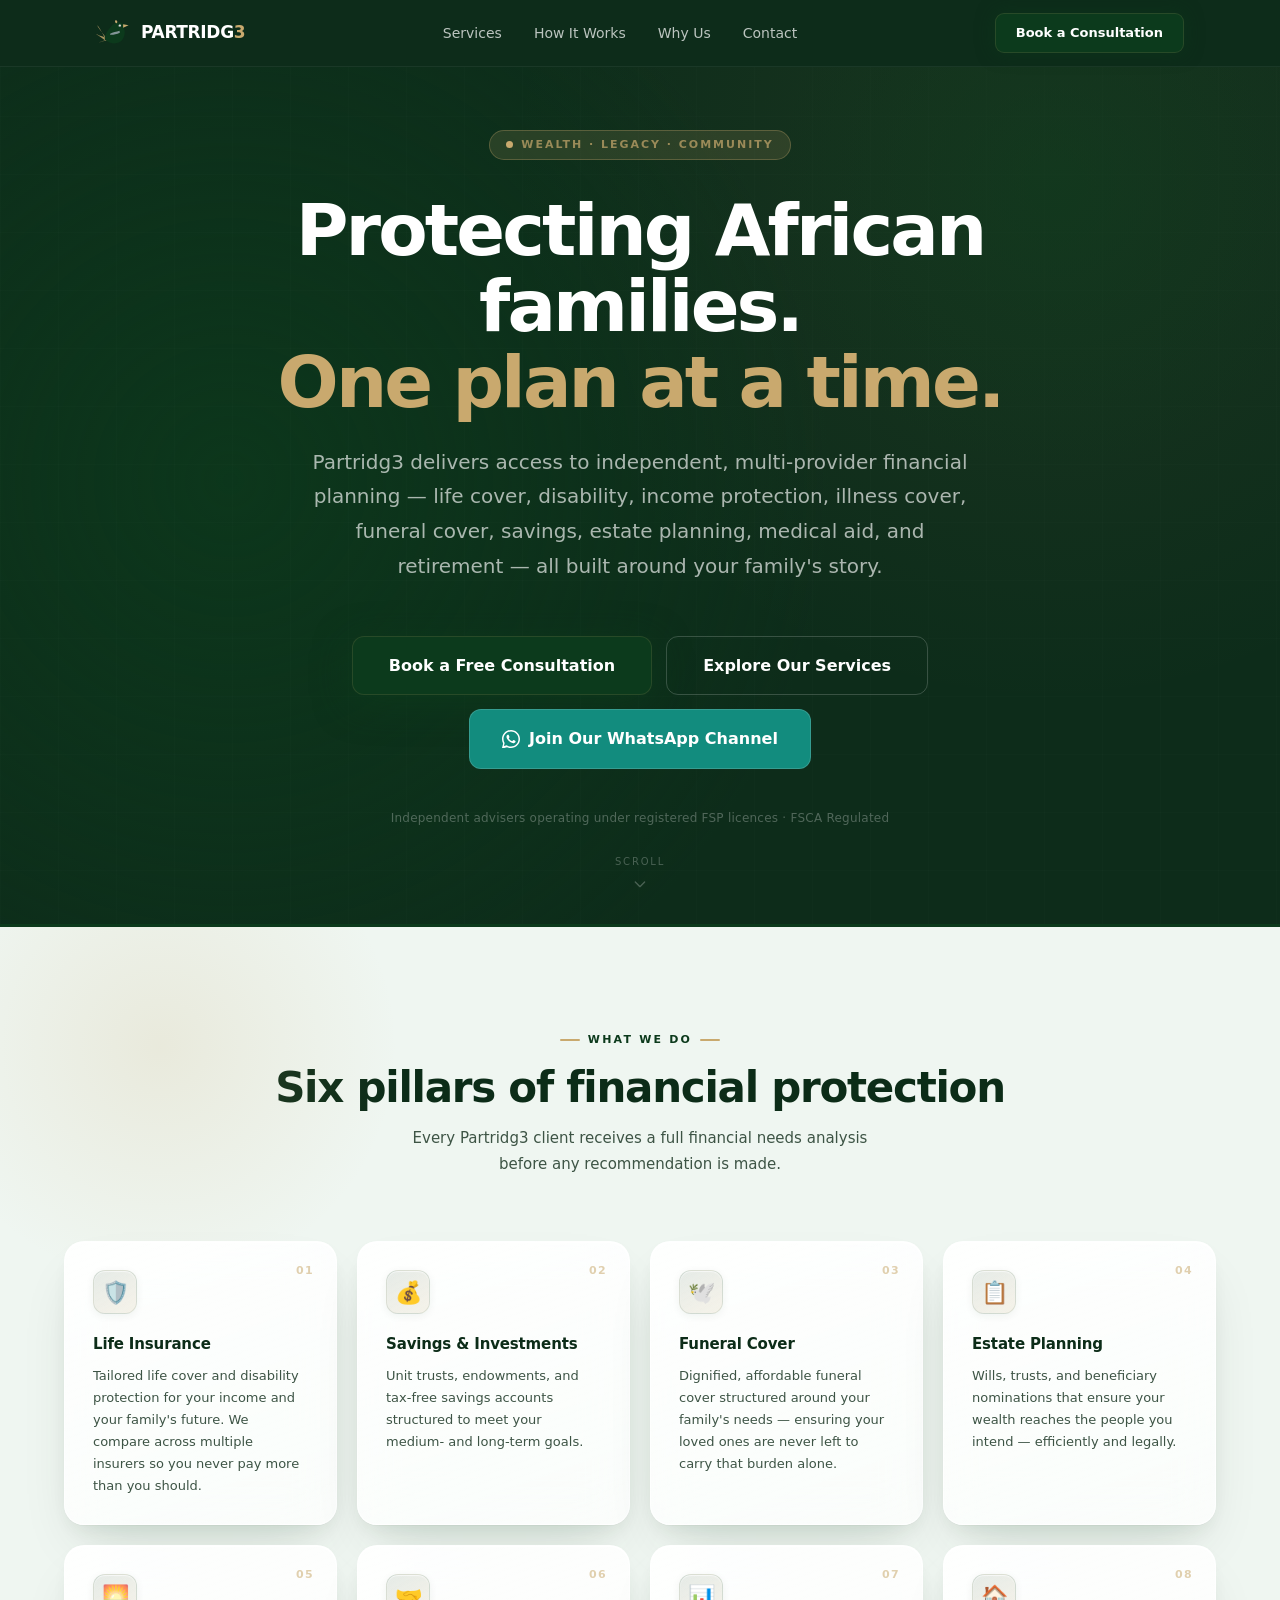
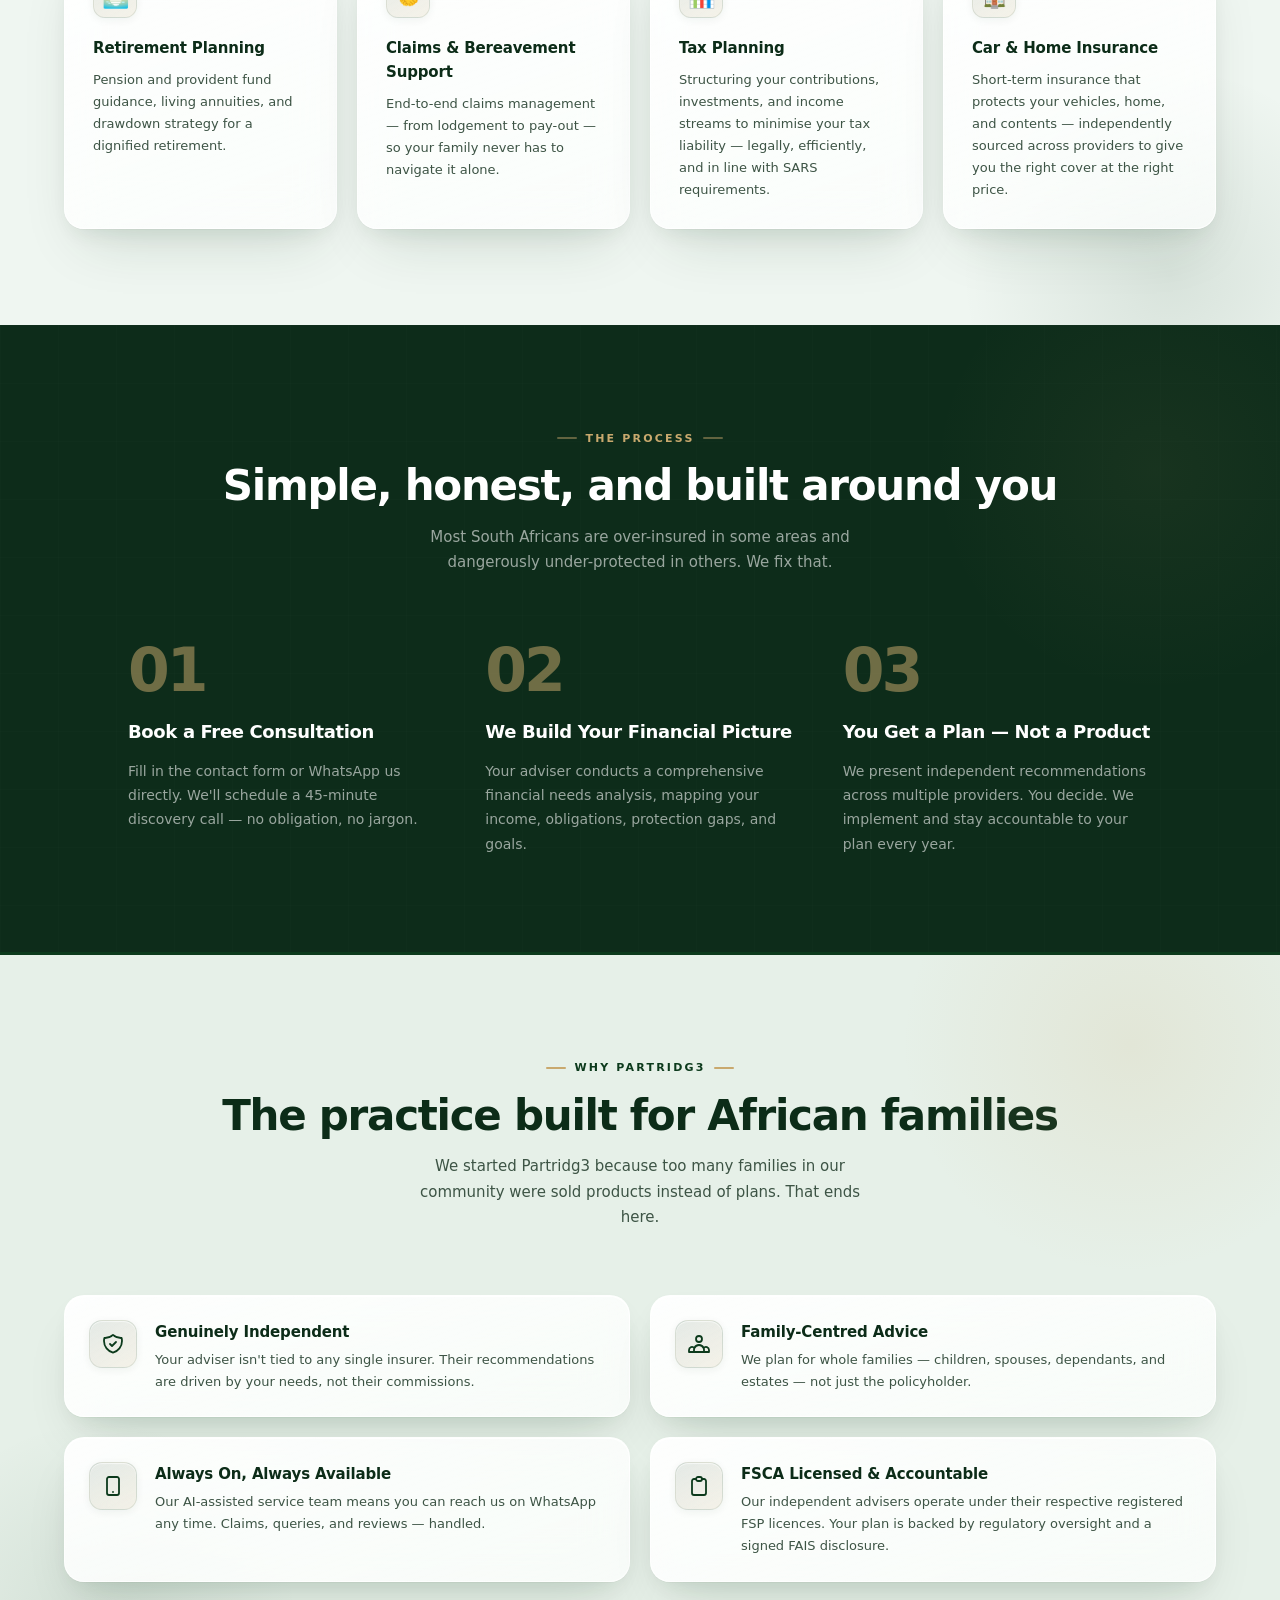
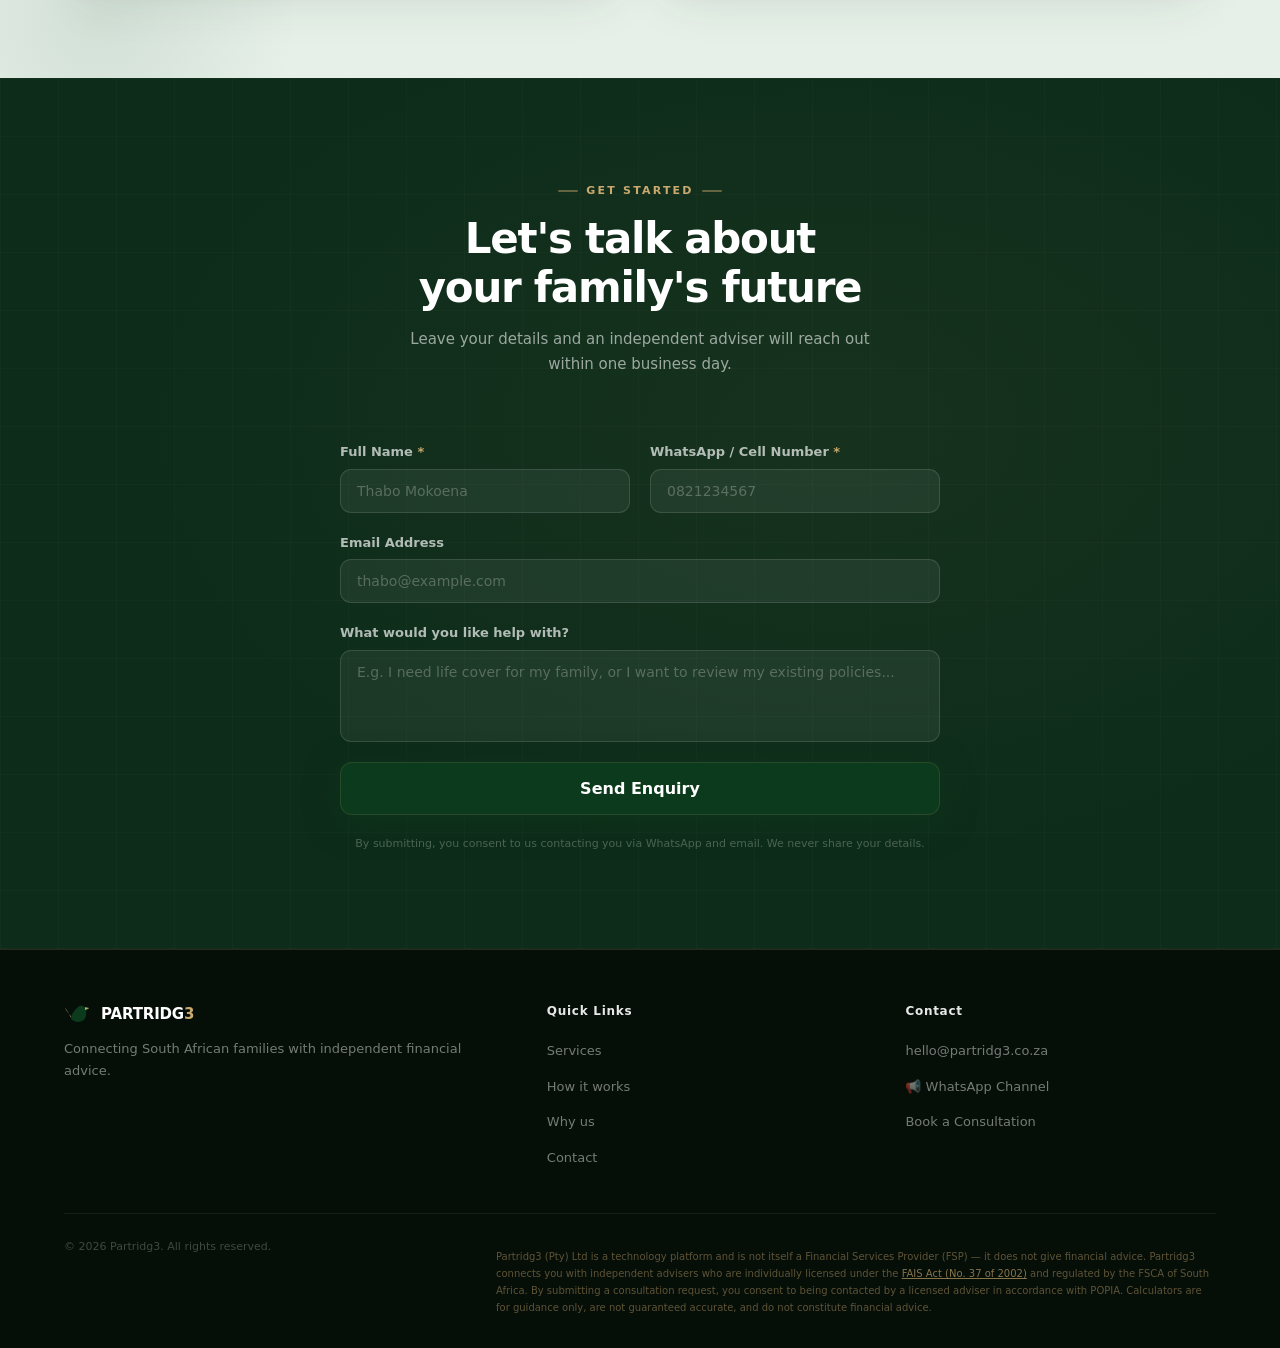
==== commit 43bd142a: "Fix compliance-risk self-identification copy in the digital brochure "We are not tied to any single " ====
--- a/brochure.html
+++ b/brochure.html
@@ -3,10 +3,10 @@
 <head>
 <meta charset="UTF-8">
 <meta name="viewport" content="width=device-width, initial-scale=1.0">
-<title>Partridg3 — Independent Financial Planning</title>
+<title>Partridg3 — Connecting You With Independent Financial Advice</title>
 <link rel="canonical" href="https://landing-three-vert-77.vercel.app/brochure">
 <meta property="og:url" content="https://landing-three-vert-77.vercel.app/brochure">
-<meta property="og:title" content="Partridg3 — Independent Financial Planning">
+<meta property="og:title" content="Partridg3 — Connecting You With Independent Financial Advice">
 <meta property="og:description" content="Independent advisers for South African families. Life cover, disability, retirement and more — built around your story.">
 <style>
   /* ── DESIGN TOKENS ── */
@@ -650,7 +650,7 @@
         </div>
         <div>
           <h3>Genuinely Independent</h3>
-          <p>We are not tied to any single insurer. Our recommendations are driven by your needs, not our commissions.</p>
+          <p>Your adviser isn't tied to any single insurer. Their recommendations are driven by your needs, not their commissions.</p>
         </div>
       </div>
       <div class="w-card">
@@ -696,7 +696,7 @@
     <div class="sec-head">
       <div class="ew-gold">Get Started</div>
       <h2 class="h2-white">Let's talk about your family's future</h2>
-      <p class="sub-white">Leave your details and one of our advisers will reach out within one business day.</p>
+      <p class="sub-white">Leave your details and an independent adviser will reach out within one business day.</p>
     </div>
     <form id="lead-form" class="form-stack" novalidate>
       <div class="form-row">
@@ -742,7 +742,7 @@
           </svg>
           <span class="footer-brand-text">PARTRIDG<em>3</em></span>
         </div>
-        <p class="footer-tagline">Independent financial planning for South African families.</p>
+        <p class="footer-tagline">Connecting South African families with independent financial advice.</p>
       </div>
       <div class="footer-col">
         <h4>Quick Links</h4>
